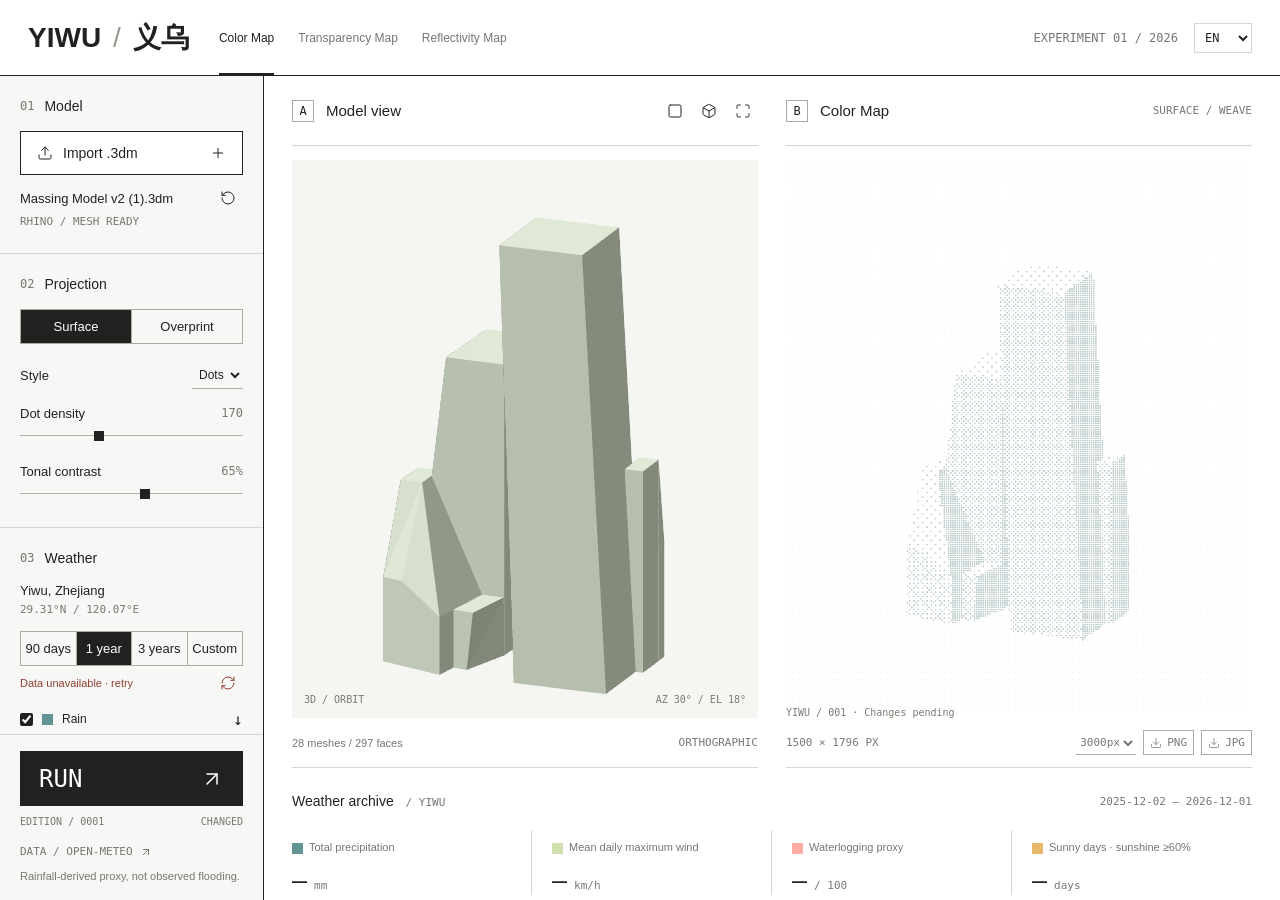
==== 2/index.html @ da8c05a0 "Make Color Map the home page and add Transparency Map" ====
<!doctype html>
<html lang="en">
<head>
  <meta charset="UTF-8">
  <base href="../">
  <meta name="viewport" content="width=device-width, initial-scale=1">
  <title>YIWU / Color Map</title>
  <meta name="description" content="义乌气象与三维建筑的点阵印象实验。">
  <link rel="icon" href="data:image/svg+xml,%3Csvg xmlns='http://www.w3.org/2000/svg' viewBox='0 0 32 32'%3E%3Cpath fill='%23191919' d='M0 0h32v32H0z'/%3E%3Ccircle cx='10' cy='10' r='4' fill='%2371d0f1'/%3E%3Ccircle cx='22' cy='10' r='4' fill='%23fbf398'/%3E%3Ccircle cx='10' cy='22' r='4' fill='%23BDDA78'/%3E%3Ccircle cx='22' cy='22' r='4' fill='%23a182bb'/%3E%3C/svg%3E">
  <link rel="stylesheet" href="./style.css">
  <link rel="stylesheet" href="./patterns.css">
  <link rel="stylesheet" href="./maps.css">
  <script type="importmap">{"imports":{"three":"./vendor/three.module.js"}}</script>
  <script src="./vendor/lucide.min.js" defer></script>
  <script src="./app.js" type="module"></script>
</head>
<body data-map="color">
  <header class="masthead">
    <a class="wordmark" href="./">YIWU<span>/</span>义乌</a>
    <nav class="map-nav" aria-label="Map views"><a href="./" aria-current="page">Color Map</a><a href="./transparency/">Transparency Map</a><a href="./reflectivity/">Reflectivity Map</a></nav>
    <div class="header-end"><span class="edition mono">EXPERIMENT 01 / 2026</span><select id="language" aria-label="语言"><option value="en">EN</option><option value="zh">中文</option></select></div>
  </header>
  <div class="studio">
    <aside class="controls" aria-label="生成设置">
      <div class="control-scroll">
      <section>
        <h2><span class="mono">01</span> 模型 <small>MODEL</small></h2>
        <button id="upload" class="upload"><i data-lucide="upload"></i><span>导入 .3dm</span><i data-lucide="plus"></i></button>
        <input id="file" type="file" accept=".3dm" hidden>
        <div class="file-row"><span id="model-name">双塔 / 内置示例</span><button id="demo" class="icon" title="恢复默认模型" aria-label="恢复默认模型"><i data-lucide="rotate-ccw"></i></button></div>
        <p id="model-status" class="meta" role="status">DEMO GEOMETRY / Z-UP</p>
      </section>
      <section>
        <h2><span class="mono">02</span> 视图 <small>PROJECTION</small></h2>
        <div class="seg" role="group" aria-label="投影方式"><button data-mode="surface" class="active" aria-pressed="true">可见表面</button><button data-mode="layers" aria-pressed="false">多层叠印</button></div>
        <label class="control-row" for="style">生成风格<select id="style"><option value="dots">点阵 / Dots</option></select></label>
        <label class="range-label" for="density">点阵密度<output id="density-value">360</output></label>
        <input id="density" type="range" min="120" max="480" value="360" step="20">
        <label class="range-label" for="contrast">明暗对比<output id="contrast-value">65%</output></label>
        <input id="contrast" type="range" min="20" max="100" value="65">
        <div id="layer-control" hidden><label class="range-label" for="layers">叠印层数<output id="layers-value">6</output></label><input id="layers" type="range" min="3" max="12" value="6"></div>
      </section>
      <section>
        <h2><span class="mono">03</span> 气象 <small>WEATHER</small></h2>
        <div class="location"><span>义乌 · 浙江</span><span class="mono">29.31°N / 120.07°E</span></div>
        <div class="seg periods" role="group" aria-label="气象时间范围"><button data-period="90">90天</button><button data-period="365" class="active" aria-pressed="true">1年</button><button data-period="1095">3年</button><button data-period="custom">自定</button></div>
        <div id="custom-dates" class="date-fields" hidden><label>开始<input id="start-date" type="date" min="1940-01-01"></label><label>结束<input id="end-date" type="date" min="1940-01-01"></label><button id="apply-dates">应用日期</button></div>
        <div class="weather-status"><span id="weather-status" role="status">正在读取历史气象…</span><button id="refresh-weather" class="icon" title="重新读取气象数据" aria-label="重新读取气象数据"><i data-lucide="refresh-cw"></i></button></div>
        <div class="channels">
          <label><input type="checkbox" data-channel="rain" checked><span class="swatch rain"></span><span>降雨</span><span class="direction">↓</span></label>
          <label><input type="checkbox" data-channel="wind" checked><span class="swatch wind"></span><span>风</span><span class="direction">↔</span></label>
          <label><input type="checkbox" data-channel="flood" checked><span class="swatch flood"></span><span>积水潜势 <small>推算</small></span><span class="direction">↑</span></label>
          <label><input type="checkbox" data-channel="sun" checked><span class="swatch sun"></span><span>晴天</span><span class="direction">↓</span></label>
        </div>
        <label class="range-label" for="intensity">色彩强度<output id="intensity-value">95%</output></label>
        <input id="intensity" type="range" min="0" max="100" value="95">
      </section>
      <section id="pattern-controls"></section>
      </div>
      <div class="run-area"><button id="run" class="run"><span>RUN</span><i data-lucide="arrow-up-right"></i></button><div class="run-meta mono"><span id="seed-label">EDITION / 0000</span><span id="run-state">READY</span></div></div>
      <footer class="sidebar-footer"><a href="https://open-meteo.com/en/docs/historical-weather-api" target="_blank" rel="noreferrer">DATA / OPEN-METEO <i data-lucide="arrow-up-right"></i></a><span>积水潜势为降雨衍生指标，非洪水实测。</span></footer>
    </aside>
    <main>
      <div class="workspace">
        <section class="view model-view">
          <div class="view-heading"><h1><span class="mono">A</span> 模型视角</h1><div class="tools"><button class="icon" id="front" title="正视图" aria-label="正视图"><i data-lucide="square"></i></button><button class="icon" id="iso" title="轴测视图" aria-label="轴测视图"><i data-lucide="box"></i></button><button class="icon" id="fit" title="适配模型" aria-label="适配模型"><i data-lucide="maximize"></i></button></div></div>
          <div class="stage" id="model-stage"><div id="viewport" tabindex="0" aria-label="三维模型，可拖动旋转" role="img"></div><span class="stage-corner mono">3D / ORBIT</span><span id="angle-label" class="angle mono">AZ 0° / EL 0°</span></div>
          <div class="view-footer"><span id="geometry-info">内置建筑模型</span><span class="mono" id="camera-label">ORTHOGRAPHIC</span></div>
        </section>
        <section class="view print-view">
          <div class="view-heading"><h2><span class="mono">B</span> Color Map</h2><span class="mono" id="print-mode">SURFACE / WEAVE</span></div>
          <div class="stage" id="print-stage"><canvas id="artwork" width="1500" height="1800" aria-label="气象点阵生成图"></canvas><span class="stage-corner mono" id="print-tag">YIWU / 001</span><div class="working" id="working" hidden>GENERATING<span>···</span></div></div>
          <div class="view-footer"><span id="print-info" class="mono">1500 × 1800 PX</span><div class="export-tools"><select id="resolution" aria-label="导出分辨率"><option value="1500">1500px</option><option value="3000" selected>3000px</option><option value="4500">4500px</option></select><button id="png" title="下载 PNG"><i data-lucide="download"></i>PNG</button><button id="jpeg" title="下载 JPEG"><i data-lucide="download"></i>JPG</button></div></div>
        </section>
      </div>
      <section class="climate-band" aria-label="历史气象概览">
        <div class="climate-title"><h2>气象档案 <span class="mono">/ YIWU</span></h2><span id="date-label" class="mono">—</span></div>
        <div class="metrics">
          <div><span class="metric-label"><i class="swatch rain"></i>累计降雨</span><strong id="rain-stat">—</strong><small>mm</small></div>
          <div><span class="metric-label"><i class="swatch wind"></i>日最大风速均值</span><strong id="wind-stat">—</strong><small id="wind-unit">km/h</small></div>
          <div><span class="metric-label"><i class="swatch flood"></i>积水潜势 · 推算</span><strong id="flood-stat">—</strong><small>/ 100</small></div>
          <div><span class="metric-label"><i class="swatch sun"></i>晴天 · 日照占比≥60%</span><strong id="sun-stat">—</strong><small>天</small></div>
        </div>
        <div class="timeline"><canvas id="weather-chart" height="60" aria-label="每日降雨时间序列"></canvas><span class="mono">PRECIPITATION / DAILY</span></div>
        <div class="data-credit"><span id="data-description">历史气象再分析数据</span><span id="data-age"></span></div>
      </section>
    </main>
  </div>
  <div id="toast" role="status" hidden></div>
</body>
</html>
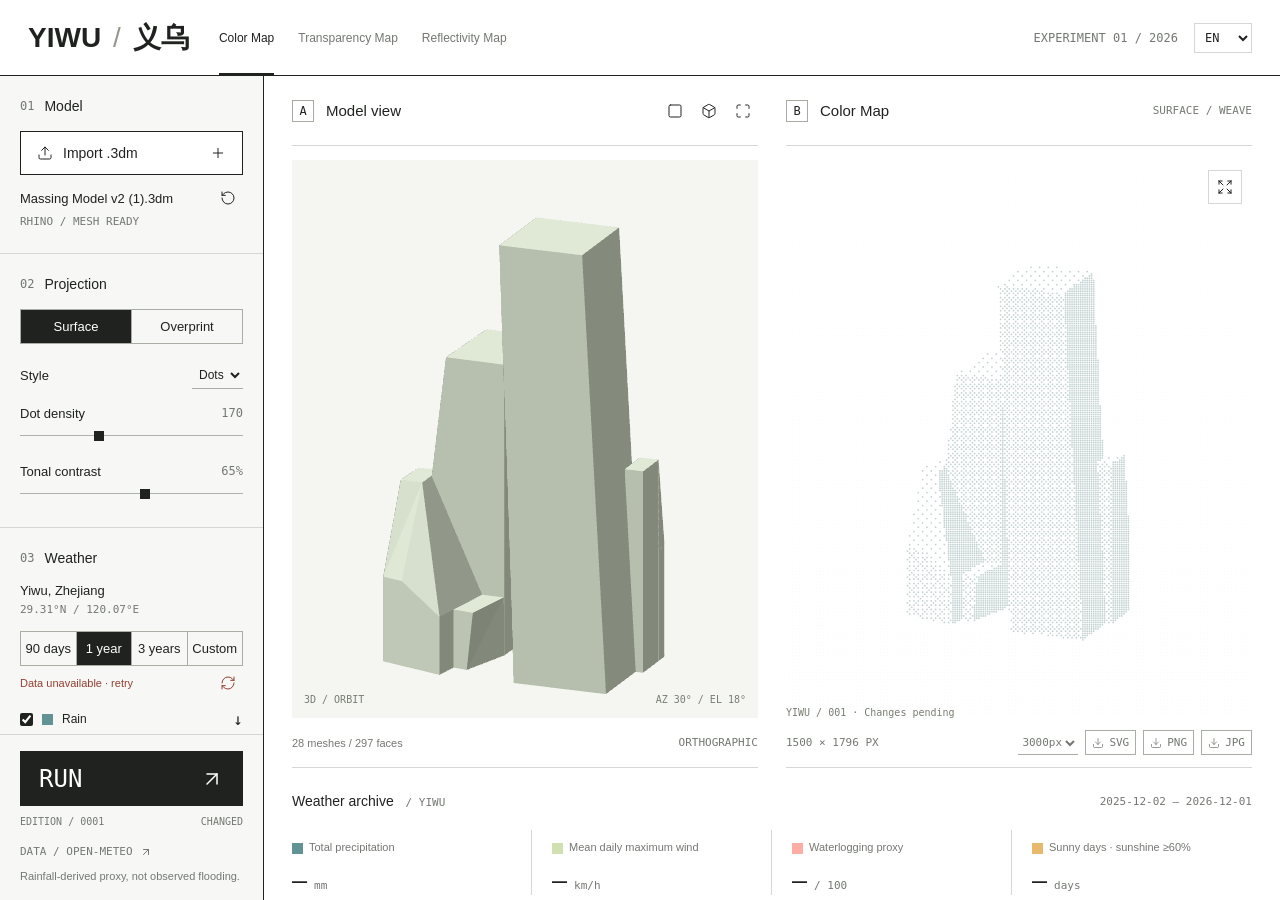
==== commit f3b09da0: "Fix cached wind menu compatibility and version published module graph" ====
--- a/2/index.html
+++ b/2/index.html
@@ -7,12 +7,12 @@
   <title>YIWU / Color Map</title>
   <meta name="description" content="义乌气象与三维建筑的点阵印象实验。">
   <link rel="icon" href="data:image/svg+xml,%3Csvg xmlns='http://www.w3.org/2000/svg' viewBox='0 0 32 32'%3E%3Cpath fill='%23191919' d='M0 0h32v32H0z'/%3E%3Ccircle cx='10' cy='10' r='4' fill='%2371d0f1'/%3E%3Ccircle cx='22' cy='10' r='4' fill='%23fbf398'/%3E%3Ccircle cx='10' cy='22' r='4' fill='%23BDDA78'/%3E%3Ccircle cx='22' cy='22' r='4' fill='%23a182bb'/%3E%3C/svg%3E">
-  <link rel="stylesheet" href="./style.css">
-  <link rel="stylesheet" href="./patterns.css">
-  <link rel="stylesheet" href="./maps.css">
-  <script type="importmap">{"imports":{"three":"./vendor/three.module.js"}}</script>
+  <link rel="stylesheet" href="./style.css?v=c5569a38ad9b">
+  <link rel="stylesheet" href="./patterns.css?v=c5569a38ad9b">
+  <link rel="stylesheet" href="./maps.css?v=c5569a38ad9b">
+  <script type="importmap">{"imports":{"three":"./vendor/three.module.js","./app.js":"./app.js?v=c5569a38ad9b","./image-viewer.js":"./image-viewer.js?v=c5569a38ad9b","./geometry.js":"./geometry.js?v=c5569a38ad9b","./model-bounds.js":"./model-bounds.js?v=c5569a38ad9b","./weather.js":"./weather.js?v=c5569a38ad9b","./i18n.js":"./i18n.js?v=c5569a38ad9b","./art-legacy.js":"./art-legacy.js?v=c5569a38ad9b","./art-transparency.js":"./art-transparency.js?v=c5569a38ad9b","./art-reflectivity.js":"./art-reflectivity.js?v=c5569a38ad9b","./svg-utils.js":"./svg-utils.js?v=c5569a38ad9b","./pattern-settings.js":"./pattern-settings.js?v=c5569a38ad9b","./pattern-controls.js":"./pattern-controls.js?v=c5569a38ad9b"}}</script>
   <script src="./vendor/lucide.min.js" defer></script>
-  <script src="./app.js" type="module"></script>
+  <script src="./app.js?v=c5569a38ad9b" type="module"></script>
 </head>
 <body data-map="color">
   <header class="masthead">
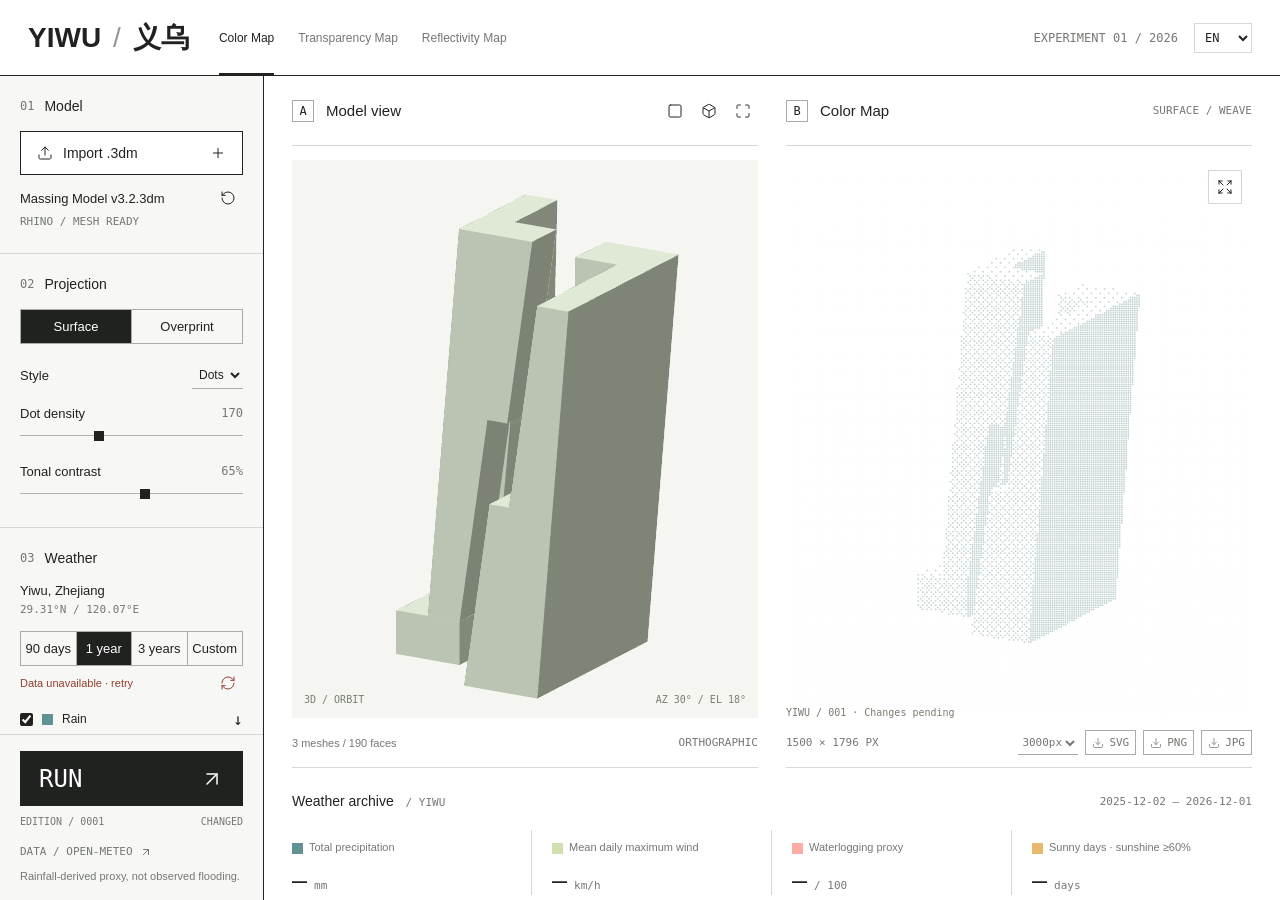
==== commit 2f46bd4a: "Replace the shared default model with Massing Model v3.2" ====
--- a/2/index.html
+++ b/2/index.html
@@ -7,12 +7,12 @@
   <title>YIWU / Color Map</title>
   <meta name="description" content="义乌气象与三维建筑的点阵印象实验。">
   <link rel="icon" href="data:image/svg+xml,%3Csvg xmlns='http://www.w3.org/2000/svg' viewBox='0 0 32 32'%3E%3Cpath fill='%23191919' d='M0 0h32v32H0z'/%3E%3Ccircle cx='10' cy='10' r='4' fill='%2371d0f1'/%3E%3Ccircle cx='22' cy='10' r='4' fill='%23fbf398'/%3E%3Ccircle cx='10' cy='22' r='4' fill='%23BDDA78'/%3E%3Ccircle cx='22' cy='22' r='4' fill='%23a182bb'/%3E%3C/svg%3E">
-  <link rel="stylesheet" href="./style.css?v=c5569a38ad9b">
-  <link rel="stylesheet" href="./patterns.css?v=c5569a38ad9b">
-  <link rel="stylesheet" href="./maps.css?v=c5569a38ad9b">
-  <script type="importmap">{"imports":{"three":"./vendor/three.module.js","./app.js":"./app.js?v=c5569a38ad9b","./image-viewer.js":"./image-viewer.js?v=c5569a38ad9b","./geometry.js":"./geometry.js?v=c5569a38ad9b","./model-bounds.js":"./model-bounds.js?v=c5569a38ad9b","./weather.js":"./weather.js?v=c5569a38ad9b","./i18n.js":"./i18n.js?v=c5569a38ad9b","./art-legacy.js":"./art-legacy.js?v=c5569a38ad9b","./art-transparency.js":"./art-transparency.js?v=c5569a38ad9b","./art-reflectivity.js":"./art-reflectivity.js?v=c5569a38ad9b","./svg-utils.js":"./svg-utils.js?v=c5569a38ad9b","./pattern-settings.js":"./pattern-settings.js?v=c5569a38ad9b","./pattern-controls.js":"./pattern-controls.js?v=c5569a38ad9b"}}</script>
+  <link rel="stylesheet" href="./style.css?v=cada4be56b64">
+  <link rel="stylesheet" href="./patterns.css?v=cada4be56b64">
+  <link rel="stylesheet" href="./maps.css?v=cada4be56b64">
+  <script type="importmap">{"imports":{"three":"./vendor/three.module.js","./app.js":"./app.js?v=cada4be56b64","./image-viewer.js":"./image-viewer.js?v=cada4be56b64","./geometry.js":"./geometry.js?v=cada4be56b64","./model-bounds.js":"./model-bounds.js?v=cada4be56b64","./weather.js":"./weather.js?v=cada4be56b64","./i18n.js":"./i18n.js?v=cada4be56b64","./art-legacy.js":"./art-legacy.js?v=cada4be56b64","./art-transparency.js":"./art-transparency.js?v=cada4be56b64","./art-reflectivity.js":"./art-reflectivity.js?v=cada4be56b64","./svg-utils.js":"./svg-utils.js?v=cada4be56b64","./pattern-settings.js":"./pattern-settings.js?v=cada4be56b64","./pattern-controls.js":"./pattern-controls.js?v=cada4be56b64"}}</script>
   <script src="./vendor/lucide.min.js" defer></script>
-  <script src="./app.js?v=c5569a38ad9b" type="module"></script>
+  <script src="./app.js?v=cada4be56b64" type="module"></script>
 </head>
 <body data-map="color">
   <header class="masthead">
